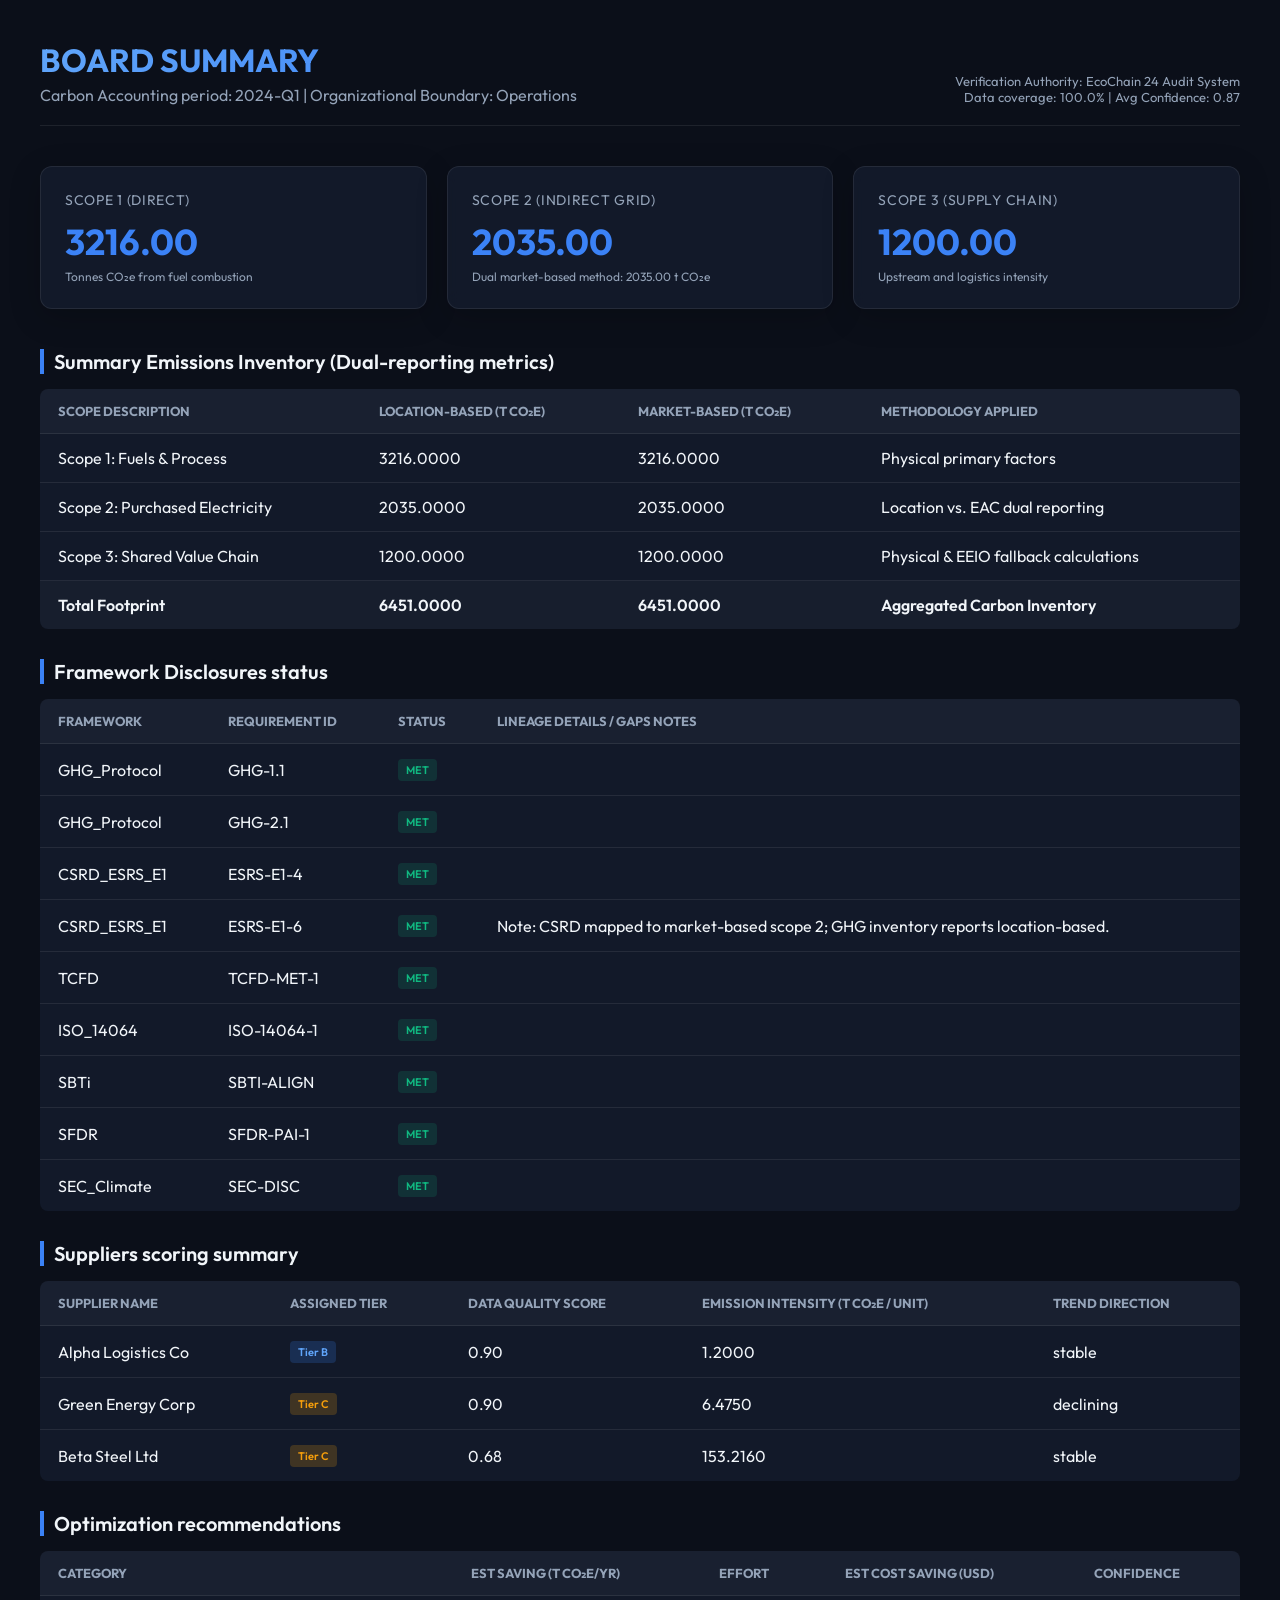
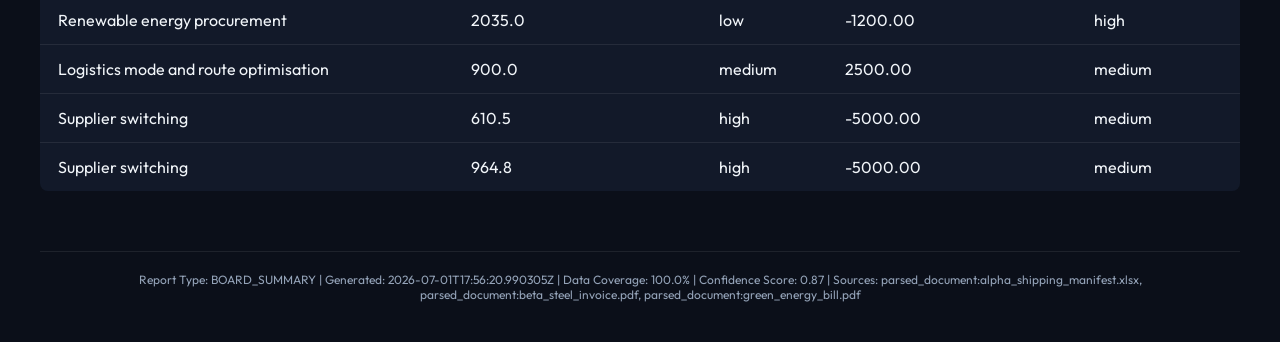
==== reports/board_summary_2024-Q1_20260701.html @ 2a96be25 "docs: Add real-time work demo with live execution screenshots and generated reports - Document compl" ====
<!DOCTYPE html>
<html>
<head>
    <meta charset="utf-8">
    <title>BOARD SUMMARY — EcoChain 24</title>
    <link href="https://fonts.googleapis.com/css2?family=Outfit:wght@300;400;600;700&display=swap" rel="stylesheet">
    <style>
        :root {
            --bg-color: #0b0f19;
            --card-bg: rgba(22, 30, 49, 0.7);
            --accent-glow: rgba(59, 130, 246, 0.15);
            --text-primary: #f1f5f9;
            --text-secondary: #94a3b8;
            --border-color: rgba(255, 255, 255, 0.08);
            --success: #10b981;
            --warning: #f59e0b;
            --danger: #ef4444;
        }
        body {
            background-color: var(--bg-color);
            color: var(--text-primary);
            font-family: 'Outfit', sans-serif;
            margin: 0;
            padding: 40px;
        }
        .header {
            border-bottom: 1px solid var(--border-color);
            padding-bottom: 20px;
            margin-bottom: 40px;
            display: flex;
            justify-content: space-between;
            align-items: flex-end;
        }
        .header h1 {
            margin: 0;
            font-size: 32px;
            font-weight: 700;
            background: linear-gradient(135deg, #60a5fa, #3b82f6);
            background-clip: text;
            -webkit-background-clip: text;
            -webkit-text-fill-color: transparent;
        }
        .header p {
            margin: 5px 0 0 0;
            color: var(--text-secondary);
        }
        .meta-box {
            text-align: right;
            font-size: 13px;
            color: var(--text-secondary);
        }
        .grid {
            display: grid;
            grid-template-columns: repeat(3, 1fr);
            gap: 20px;
            margin-bottom: 40px;
        }
        .card {
            background: var(--card-bg);
            border: 1px solid var(--border-color);
            border-radius: 12px;
            padding: 24px;
            backdrop-filter: blur(10px);
            box-shadow: 0 8px 32px rgba(0, 0, 0, 0.2);
            transition: transform 0.2s ease;
        }
        .card:hover {
            transform: translateY(-2px);
        }
        .metric-title {
            font-size: 14px;
            color: var(--text-secondary);
            text-transform: uppercase;
            letter-spacing: 0.05em;
        }
        .metric-value {
            font-size: 36px;
            font-weight: 700;
            margin-top: 10px;
            color: #3b82f6;
        }
        .metric-sub {
            font-size: 12px;
            color: var(--text-secondary);
            margin-top: 5px;
        }
        .section-title {
            font-size: 20px;
            font-weight: 600;
            margin: 30px 0 15px 0;
            border-left: 4px solid #3b82f6;
            padding-left: 10px;
        }
        table {
            width: 100%;
            border-collapse: collapse;
            margin-bottom: 30px;
            background: var(--card-bg);
            border-radius: 8px;
            overflow: hidden;
        }
        th, td {
            padding: 14px 18px;
            text-align: left;
            border-bottom: 1px solid var(--border-color);
        }
        th {
            background: rgba(255, 255, 255, 0.03);
            color: var(--text-secondary);
            font-size: 13px;
            text-transform: uppercase;
        }
        tr:last-child td {
            border-bottom: none;
        }
        .badge {
            display: inline-block;
            padding: 4px 8px;
            border-radius: 4px;
            font-size: 11px;
            font-weight: 600;
        }
        .badge-met { background: rgba(16, 185, 129, 0.15); color: var(--success); }
        .badge-partial { background: rgba(245, 158, 11, 0.15); color: var(--warning); }
        .badge-gap { background: rgba(239, 68, 68, 0.15); color: var(--danger); }
        
        .badge-a { background: rgba(16, 185, 129, 0.2); color: var(--success); }
        .badge-b { background: rgba(59, 130, 246, 0.2); color: #60a5fa; }
        .badge-c { background: rgba(245, 158, 11, 0.2); color: var(--warning); }
        .badge-d { background: rgba(239, 68, 68, 0.2); color: var(--danger); }

        footer {
            margin-top: 60px;
            border-top: 1px solid var(--border-color);
            padding-top: 20px;
            font-size: 12px;
            color: var(--text-secondary);
            text-align: center;
        }
    </style>
</head>
<body>
    <div class="header">
        <div>
            <h1>BOARD SUMMARY</h1>
            <p>Carbon Accounting period: 2024-Q1 | Organizational Boundary: Operations</p>
        </div>
        <div class="meta-box">
            <div>Verification Authority: EcoChain 24 Audit System</div>
            <div>Data coverage: 100.0% | Avg Confidence: 0.87</div>
        </div>
    </div>
    
    <div class="grid">
        <div class="card">
            <div class="metric-title">Scope 1 (Direct)</div>
            <div class="metric-value">3216.00</div>
            <div class="metric-sub">Tonnes CO₂e from fuel combustion</div>
        </div>
        <div class="card">
            <div class="metric-title">Scope 2 (Indirect Grid)</div>
            <div class="metric-value">2035.00</div>
            <div class="metric-sub">Dual market-based method: 2035.00 t CO₂e</div>
        </div>
        <div class="card">
            <div class="metric-title">Scope 3 (Supply Chain)</div>
            <div class="metric-value">1200.00</div>
            <div class="metric-sub">Upstream and logistics intensity</div>
        </div>
    </div>

    <div class="section-title">Summary Emissions Inventory (Dual-reporting metrics)</div>
    <table>
        <thead>
            <tr>
                <th>Scope Description</th>
                <th>Location-Based (t CO₂e)</th>
                <th>Market-Based (t CO₂e)</th>
                <th>Methodology applied</th>
            </tr>
        </thead>
        <tbody>
            <tr>
                <td>Scope 1: Fuels & Process</td>
                <td>3216.0000</td>
                <td>3216.0000</td>
                <td>Physical primary factors</td>
            </tr>
            <tr>
                <td>Scope 2: Purchased Electricity</td>
                <td>2035.0000</td>
                <td>2035.0000</td>
                <td>Location vs. EAC dual reporting</td>
            </tr>
            <tr>
                <td>Scope 3: Shared Value Chain</td>
                <td>1200.0000</td>
                <td>1200.0000</td>
                <td>Physical & EEIO fallback calculations</td>
            </tr>
            <tr style="font-weight: 600; background: rgba(255,255,255,0.02);">
                <td>Total Footprint</td>
                <td>6451.0000</td>
                <td>6451.0000</td>
                <td>Aggregated Carbon Inventory</td>
            </tr>
        </tbody>
    </table>

    <div class="section-title">Framework Disclosures status</div>
    <table>
        <thead>
            <tr>
                <th>Framework</th>
                <th>Requirement ID</th>
                <th>Status</th>
                <th>Lineage details / Gaps notes</th>
            </tr>
        </thead>
        <tbody>
            <tr>
                <td>GHG_Protocol</td>
                <td>GHG-1.1</td>
                <td><span class="badge badge-met">MET</span></td>
                <td></td>
            </tr><tr>
                <td>GHG_Protocol</td>
                <td>GHG-2.1</td>
                <td><span class="badge badge-met">MET</span></td>
                <td></td>
            </tr><tr>
                <td>CSRD_ESRS_E1</td>
                <td>ESRS-E1-4</td>
                <td><span class="badge badge-met">MET</span></td>
                <td></td>
            </tr><tr>
                <td>CSRD_ESRS_E1</td>
                <td>ESRS-E1-6</td>
                <td><span class="badge badge-met">MET</span></td>
                <td>Note: CSRD mapped to market-based scope 2; GHG inventory reports location-based.</td>
            </tr><tr>
                <td>TCFD</td>
                <td>TCFD-MET-1</td>
                <td><span class="badge badge-met">MET</span></td>
                <td></td>
            </tr><tr>
                <td>ISO_14064</td>
                <td>ISO-14064-1</td>
                <td><span class="badge badge-met">MET</span></td>
                <td></td>
            </tr><tr>
                <td>SBTi</td>
                <td>SBTI-ALIGN</td>
                <td><span class="badge badge-met">MET</span></td>
                <td></td>
            </tr><tr>
                <td>SFDR</td>
                <td>SFDR-PAI-1</td>
                <td><span class="badge badge-met">MET</span></td>
                <td></td>
            </tr><tr>
                <td>SEC_Climate</td>
                <td>SEC-DISC</td>
                <td><span class="badge badge-met">MET</span></td>
                <td></td>
            </tr>
        </tbody>
    </table>

    <div class="section-title">Suppliers scoring summary</div>
    <table>
        <thead>
            <tr>
                <th>Supplier name</th>
                <th>Assigned tier</th>
                <th>Data quality score</th>
                <th>Emission Intensity (t CO₂e / unit)</th>
                <th>Trend direction</th>
            </tr>
        </thead>
        <tbody>
            <tr>
                <td>Alpha Logistics Co</td>
                <td><span class="badge badge-b">Tier B</span></td>
                <td>0.90</td>
                <td>1.2000</td>
                <td>stable</td>
            </tr><tr>
                <td>Green Energy Corp</td>
                <td><span class="badge badge-c">Tier C</span></td>
                <td>0.90</td>
                <td>6.4750</td>
                <td>declining</td>
            </tr><tr>
                <td>Beta Steel Ltd</td>
                <td><span class="badge badge-c">Tier C</span></td>
                <td>0.68</td>
                <td>153.2160</td>
                <td>stable</td>
            </tr>
        </tbody>
    </table>

    <div class="section-title">Optimization recommendations</div>
    <table>
        <thead>
            <tr>
                <th>Category</th>
                <th>Est saving (t CO₂e/yr)</th>
                <th>Effort</th>
                <th>Est cost saving (USD)</th>
                <th>Confidence</th>
            </tr>
        </thead>
        <tbody>
            <tr>
                <td>Renewable energy procurement</td>
                <td>2035.0</td>
                <td>low</td>
                <td>-1200.00</td>
                <td>high</td>
            </tr><tr>
                <td>Logistics mode and route optimisation</td>
                <td>900.0</td>
                <td>medium</td>
                <td>2500.00</td>
                <td>medium</td>
            </tr><tr>
                <td>Supplier switching</td>
                <td>610.5</td>
                <td>high</td>
                <td>-5000.00</td>
                <td>medium</td>
            </tr><tr>
                <td>Supplier switching</td>
                <td>964.8</td>
                <td>high</td>
                <td>-5000.00</td>
                <td>medium</td>
            </tr>
        </tbody>
    </table>

    <footer>
        Report Type: BOARD_SUMMARY | Generated: 2026-07-01T17:56:20.990305Z | Data Coverage: 100.0% | Confidence Score: 0.87 | Sources: parsed_document:alpha_shipping_manifest.xlsx, parsed_document:beta_steel_invoice.pdf, parsed_document:green_energy_bill.pdf
    </footer>
</body>
</html>
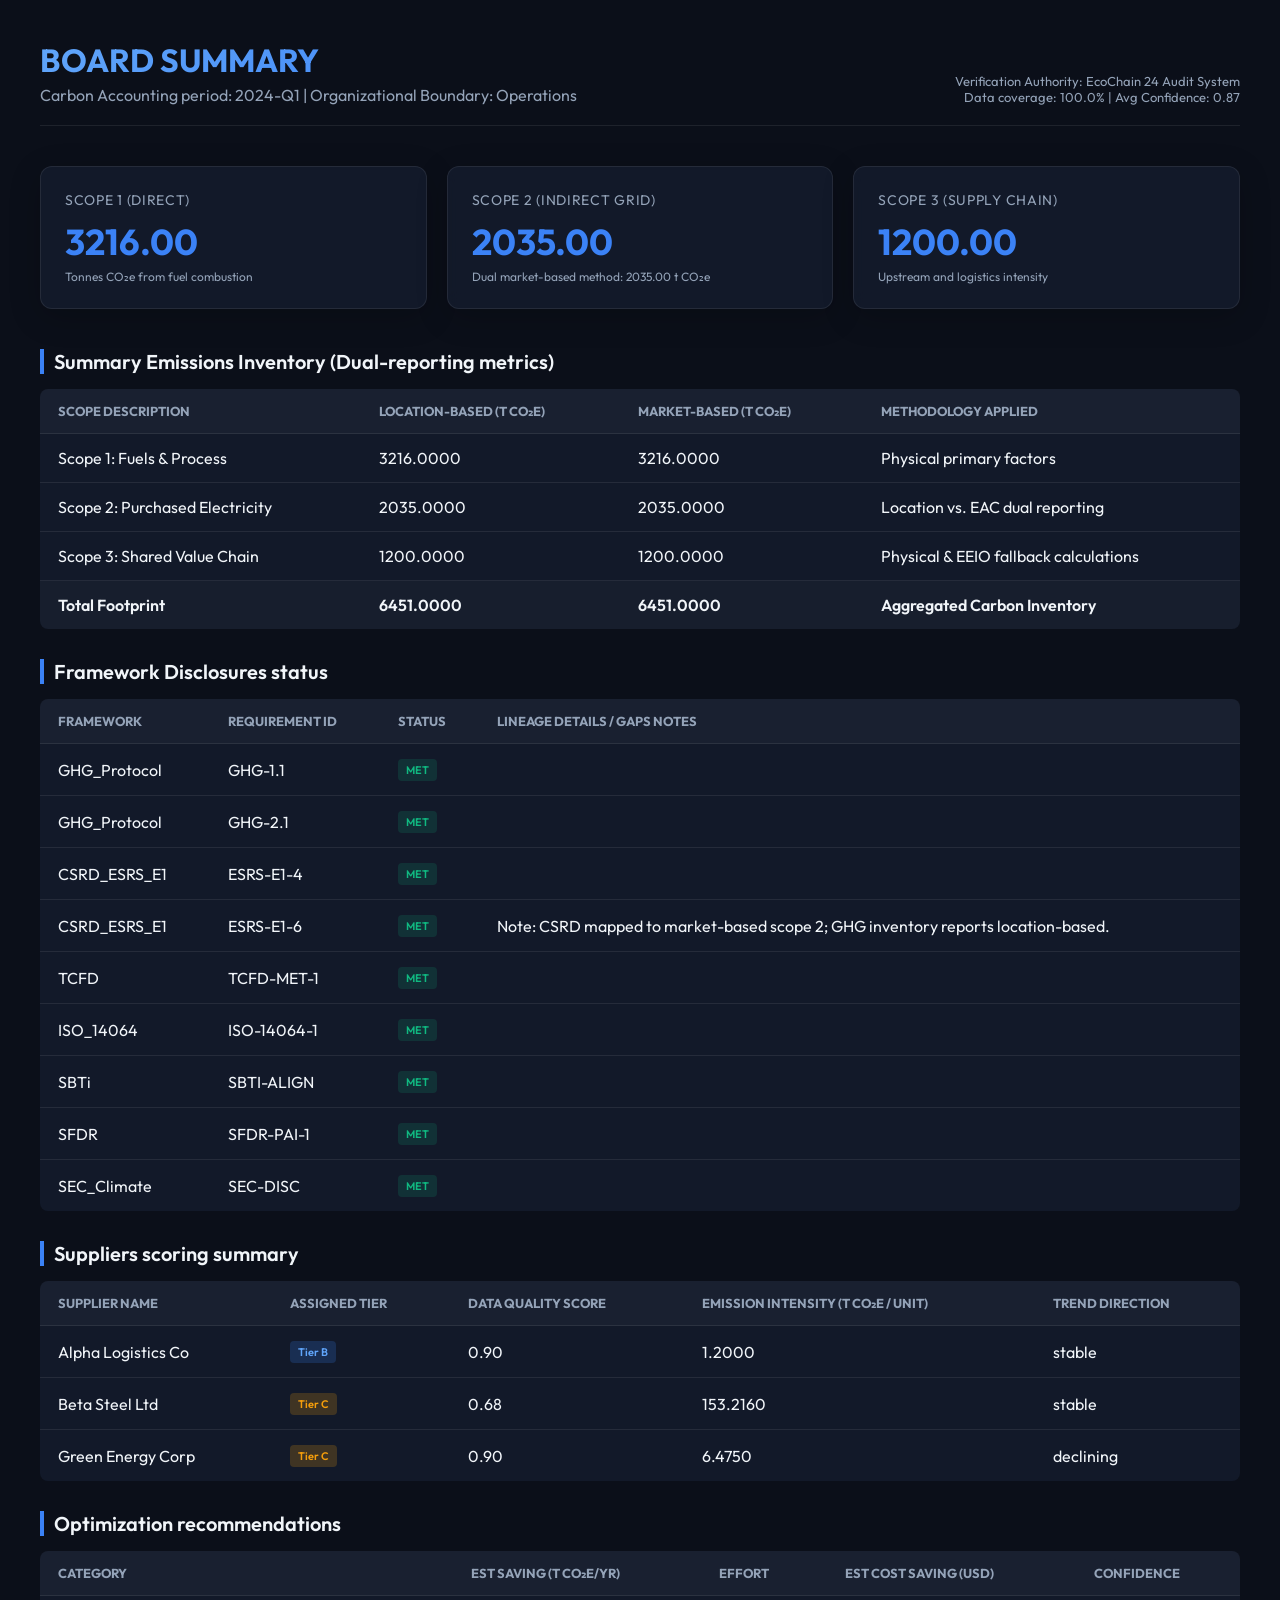
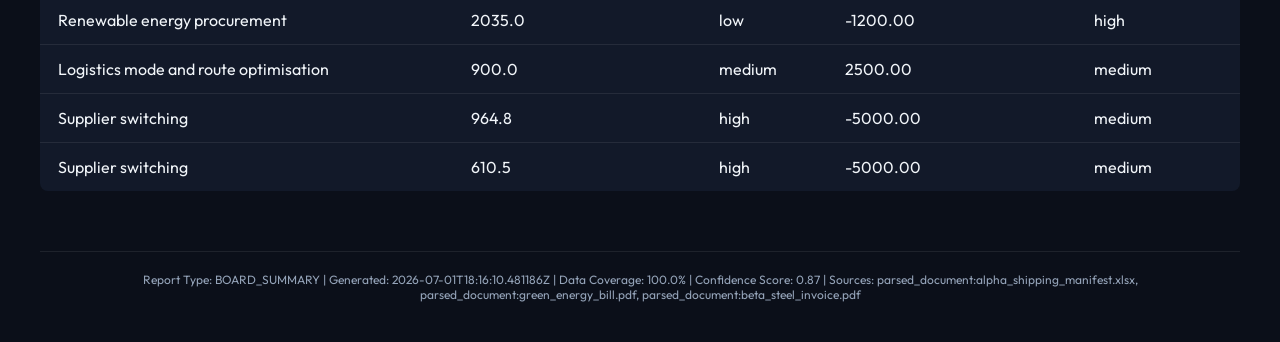
==== commit e62075d2: "chore: Update project files with latest execution data - Update ecochain.db with current execution s" ====
--- a/reports/board_summary_2024-Q1_20260701.html
+++ b/reports/board_summary_2024-Q1_20260701.html
@@ -286,17 +286,17 @@
                 <td>1.2000</td>
                 <td>stable</td>
             </tr><tr>
+                <td>Beta Steel Ltd</td>
+                <td><span class="badge badge-c">Tier C</span></td>
+                <td>0.68</td>
+                <td>153.2160</td>
+                <td>stable</td>
+            </tr><tr>
                 <td>Green Energy Corp</td>
                 <td><span class="badge badge-c">Tier C</span></td>
                 <td>0.90</td>
                 <td>6.4750</td>
                 <td>declining</td>
-            </tr><tr>
-                <td>Beta Steel Ltd</td>
-                <td><span class="badge badge-c">Tier C</span></td>
-                <td>0.68</td>
-                <td>153.2160</td>
-                <td>stable</td>
             </tr>
         </tbody>
     </table>
@@ -327,22 +327,22 @@
                 <td>medium</td>
             </tr><tr>
                 <td>Supplier switching</td>
+                <td>964.8</td>
+                <td>high</td>
+                <td>-5000.00</td>
+                <td>medium</td>
+            </tr><tr>
+                <td>Supplier switching</td>
                 <td>610.5</td>
                 <td>high</td>
                 <td>-5000.00</td>
                 <td>medium</td>
-            </tr><tr>
-                <td>Supplier switching</td>
-                <td>964.8</td>
-                <td>high</td>
-                <td>-5000.00</td>
-                <td>medium</td>
             </tr>
         </tbody>
     </table>
 
     <footer>
-        Report Type: BOARD_SUMMARY | Generated: 2026-07-01T17:56:20.990305Z | Data Coverage: 100.0% | Confidence Score: 0.87 | Sources: parsed_document:alpha_shipping_manifest.xlsx, parsed_document:beta_steel_invoice.pdf, parsed_document:green_energy_bill.pdf
+        Report Type: BOARD_SUMMARY | Generated: 2026-07-01T18:16:10.481186Z | Data Coverage: 100.0% | Confidence Score: 0.87 | Sources: parsed_document:alpha_shipping_manifest.xlsx, parsed_document:green_energy_bill.pdf, parsed_document:beta_steel_invoice.pdf
     </footer>
 </body>
 </html>
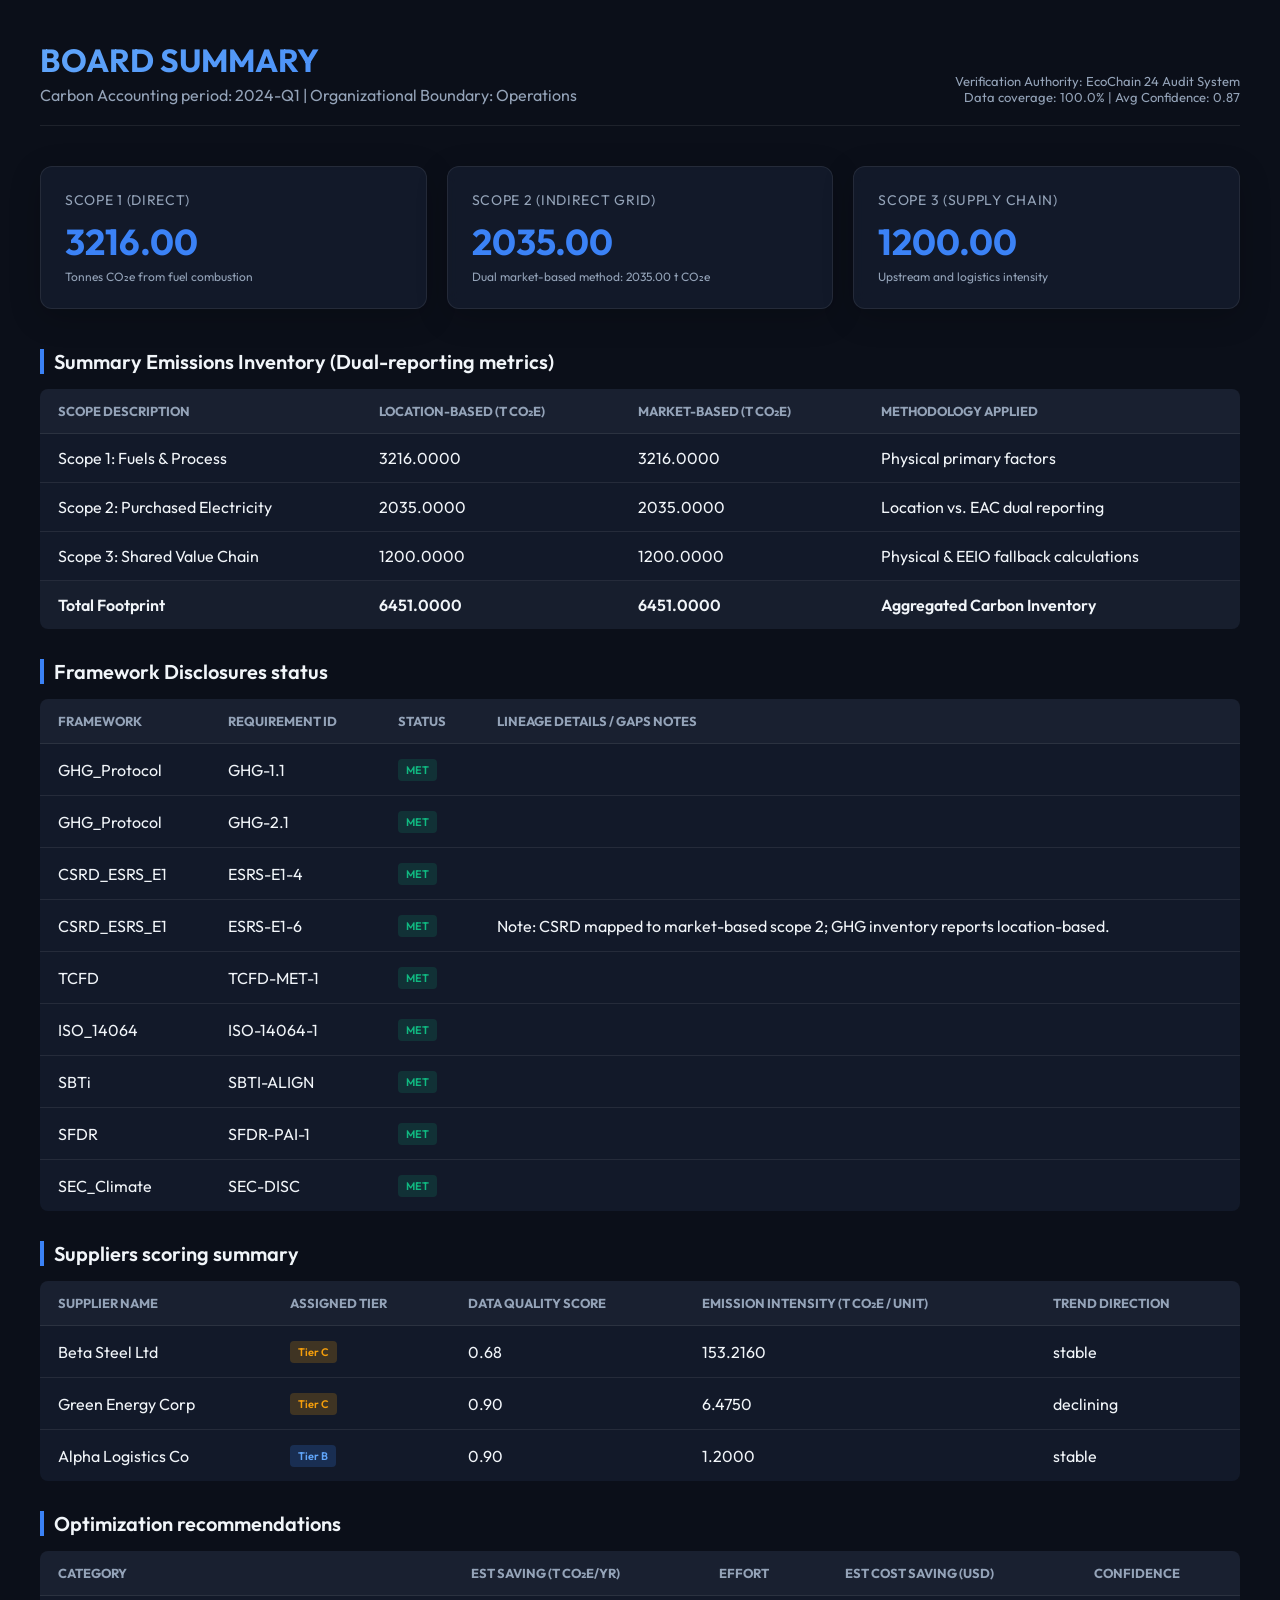
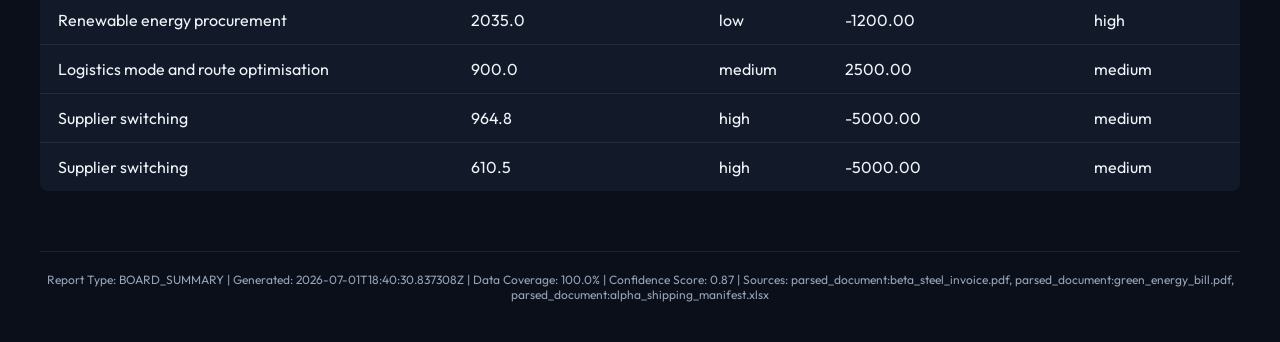
==== commit 599ee015: "feat: Add Antigravity ADK integration for multi-agent system - Create .github/agents/ directory with" ====
--- a/reports/board_summary_2024-Q1_20260701.html
+++ b/reports/board_summary_2024-Q1_20260701.html
@@ -280,23 +280,23 @@
         </thead>
         <tbody>
             <tr>
+                <td>Beta Steel Ltd</td>
+                <td><span class="badge badge-c">Tier C</span></td>
+                <td>0.68</td>
+                <td>153.2160</td>
+                <td>stable</td>
+            </tr><tr>
+                <td>Green Energy Corp</td>
+                <td><span class="badge badge-c">Tier C</span></td>
+                <td>0.90</td>
+                <td>6.4750</td>
+                <td>declining</td>
+            </tr><tr>
                 <td>Alpha Logistics Co</td>
                 <td><span class="badge badge-b">Tier B</span></td>
                 <td>0.90</td>
                 <td>1.2000</td>
                 <td>stable</td>
-            </tr><tr>
-                <td>Beta Steel Ltd</td>
-                <td><span class="badge badge-c">Tier C</span></td>
-                <td>0.68</td>
-                <td>153.2160</td>
-                <td>stable</td>
-            </tr><tr>
-                <td>Green Energy Corp</td>
-                <td><span class="badge badge-c">Tier C</span></td>
-                <td>0.90</td>
-                <td>6.4750</td>
-                <td>declining</td>
             </tr>
         </tbody>
     </table>
@@ -342,7 +342,7 @@
     </table>
 
     <footer>
-        Report Type: BOARD_SUMMARY | Generated: 2026-07-01T18:16:10.481186Z | Data Coverage: 100.0% | Confidence Score: 0.87 | Sources: parsed_document:alpha_shipping_manifest.xlsx, parsed_document:green_energy_bill.pdf, parsed_document:beta_steel_invoice.pdf
+        Report Type: BOARD_SUMMARY | Generated: 2026-07-01T18:40:30.837308Z | Data Coverage: 100.0% | Confidence Score: 0.87 | Sources: parsed_document:beta_steel_invoice.pdf, parsed_document:green_energy_bill.pdf, parsed_document:alpha_shipping_manifest.xlsx
     </footer>
 </body>
 </html>
